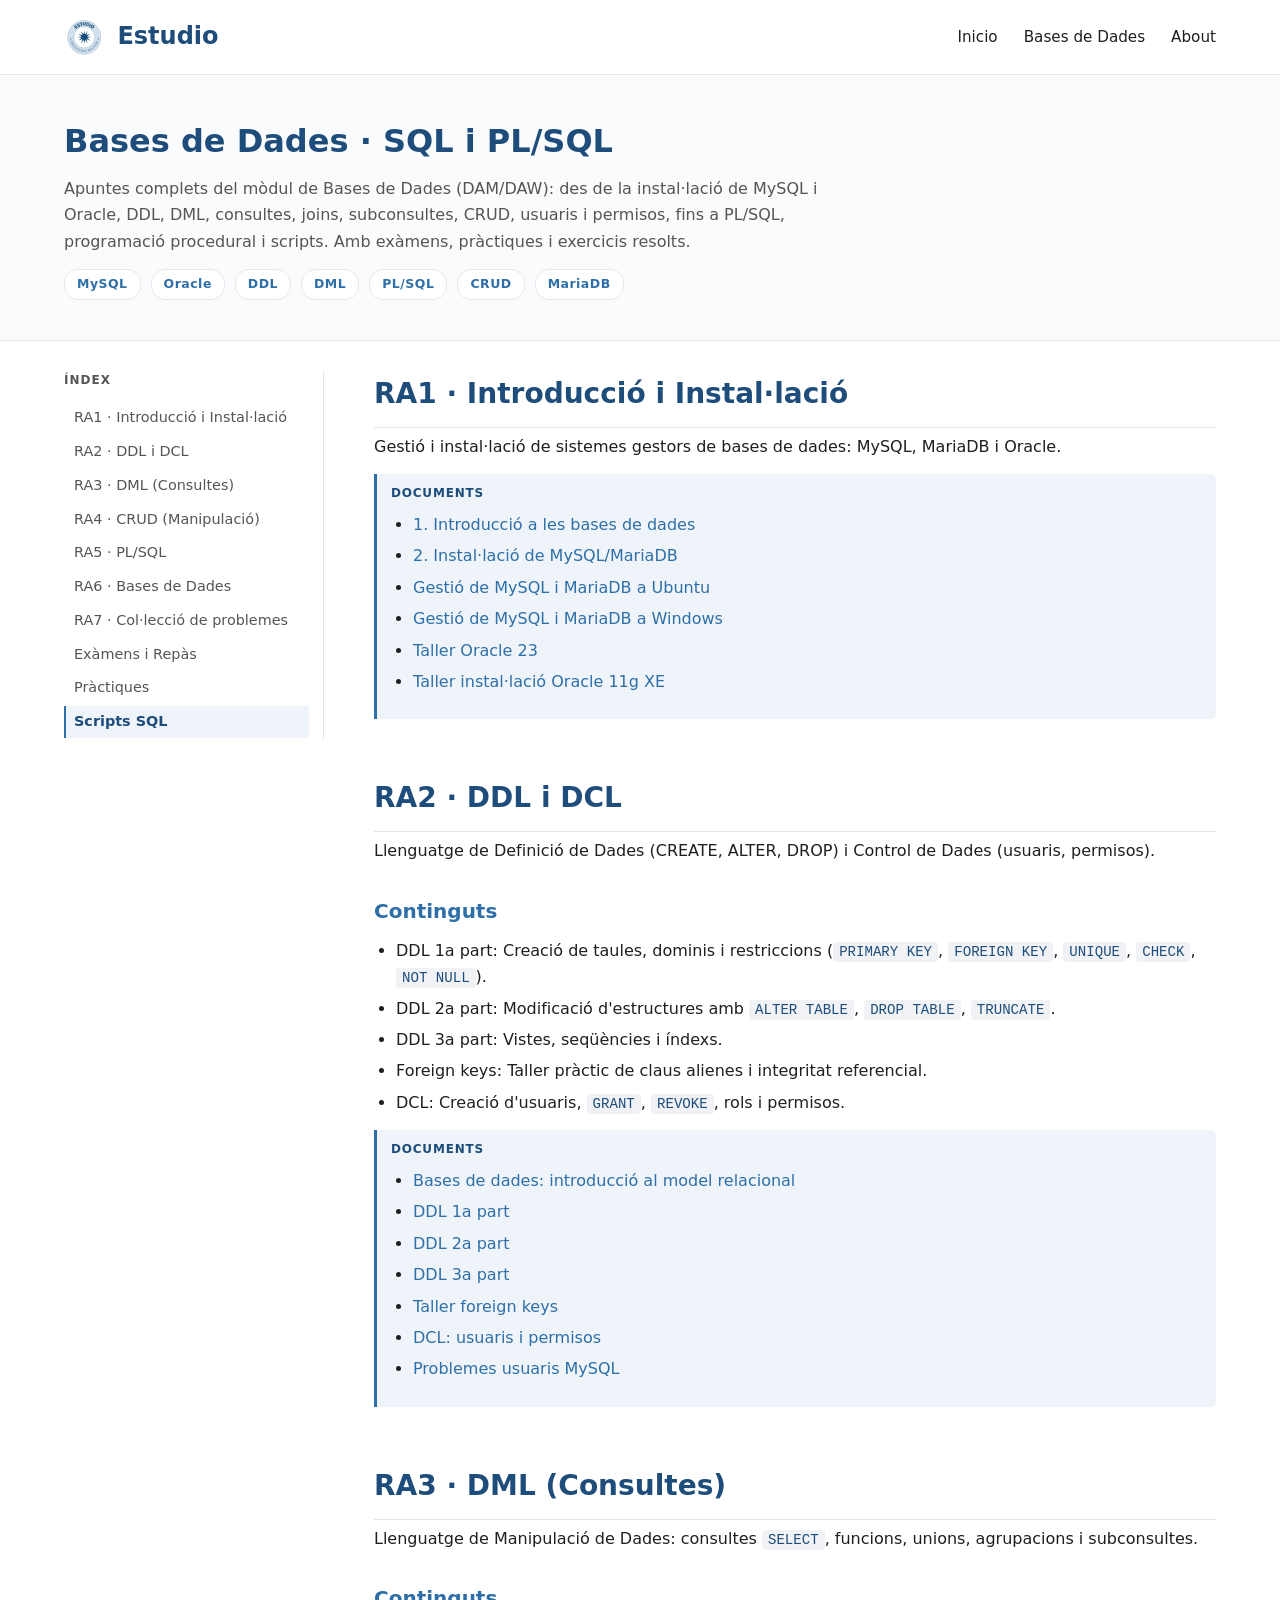
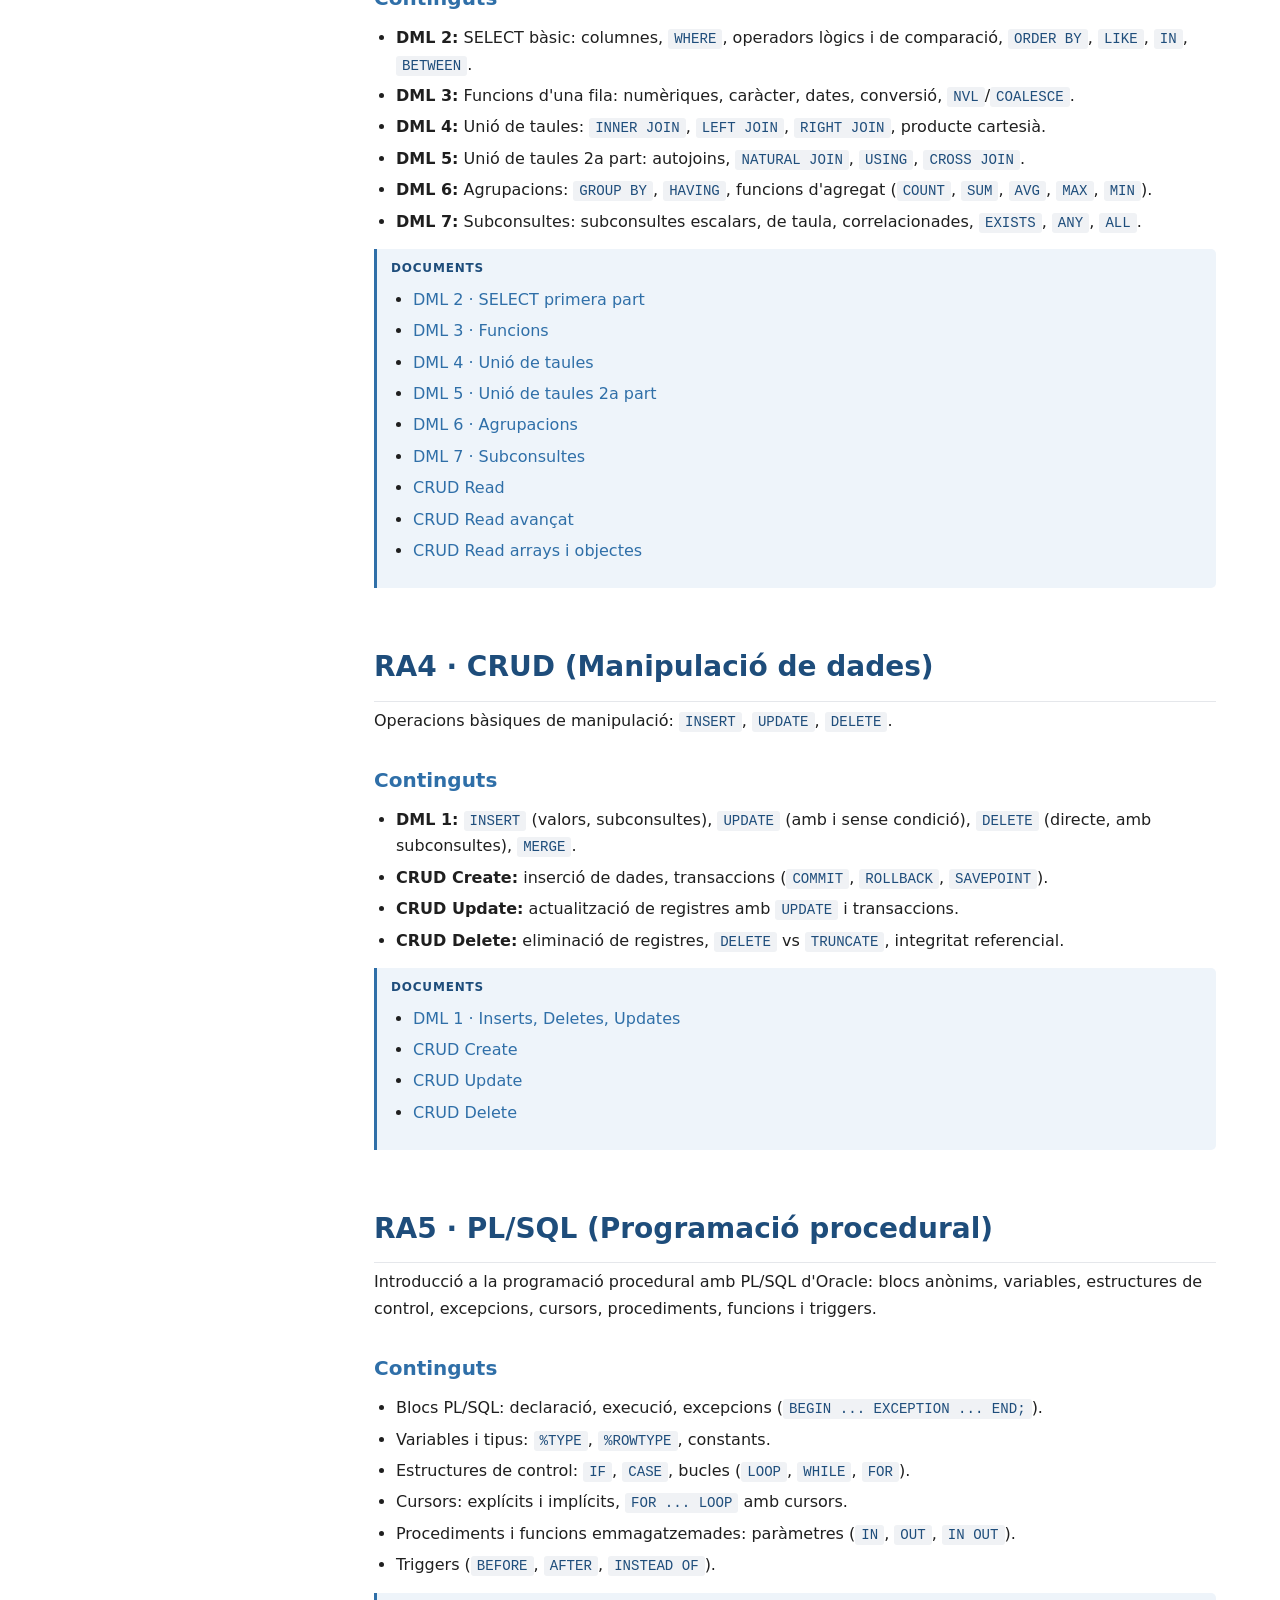
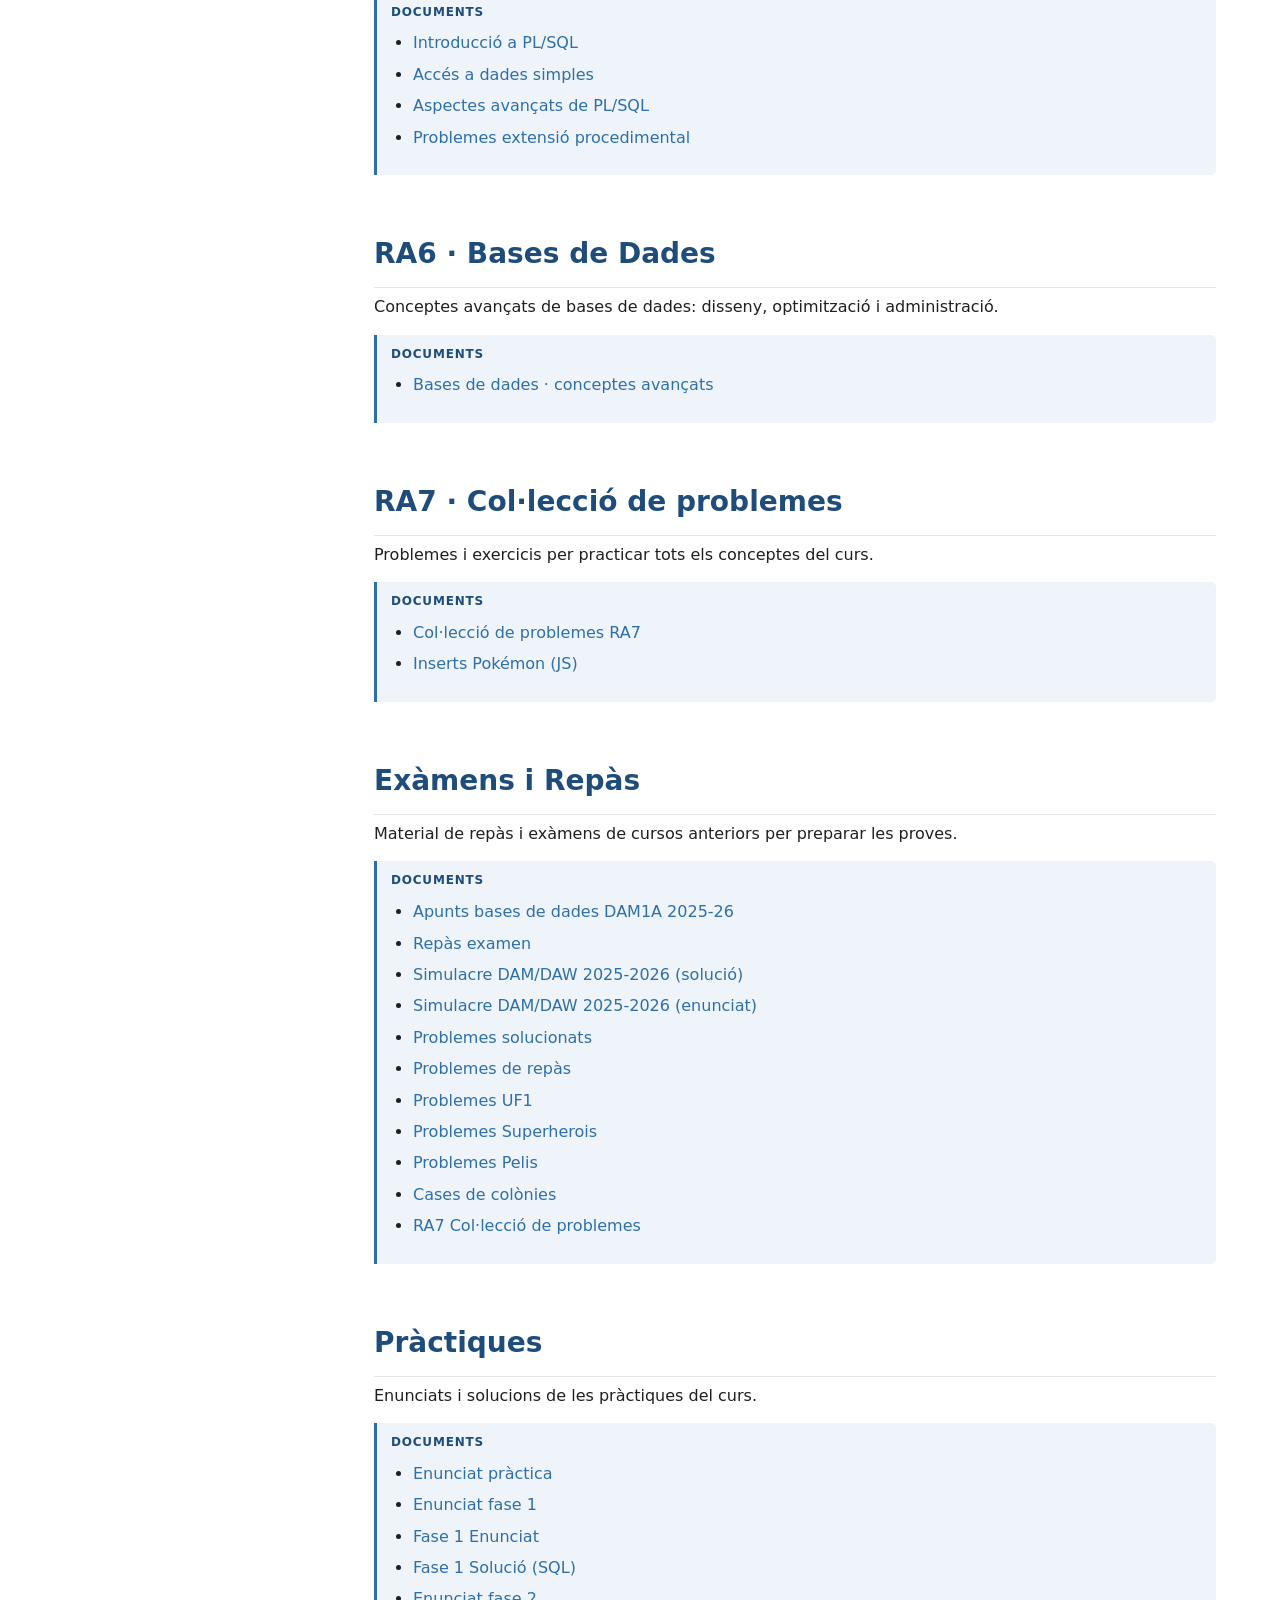
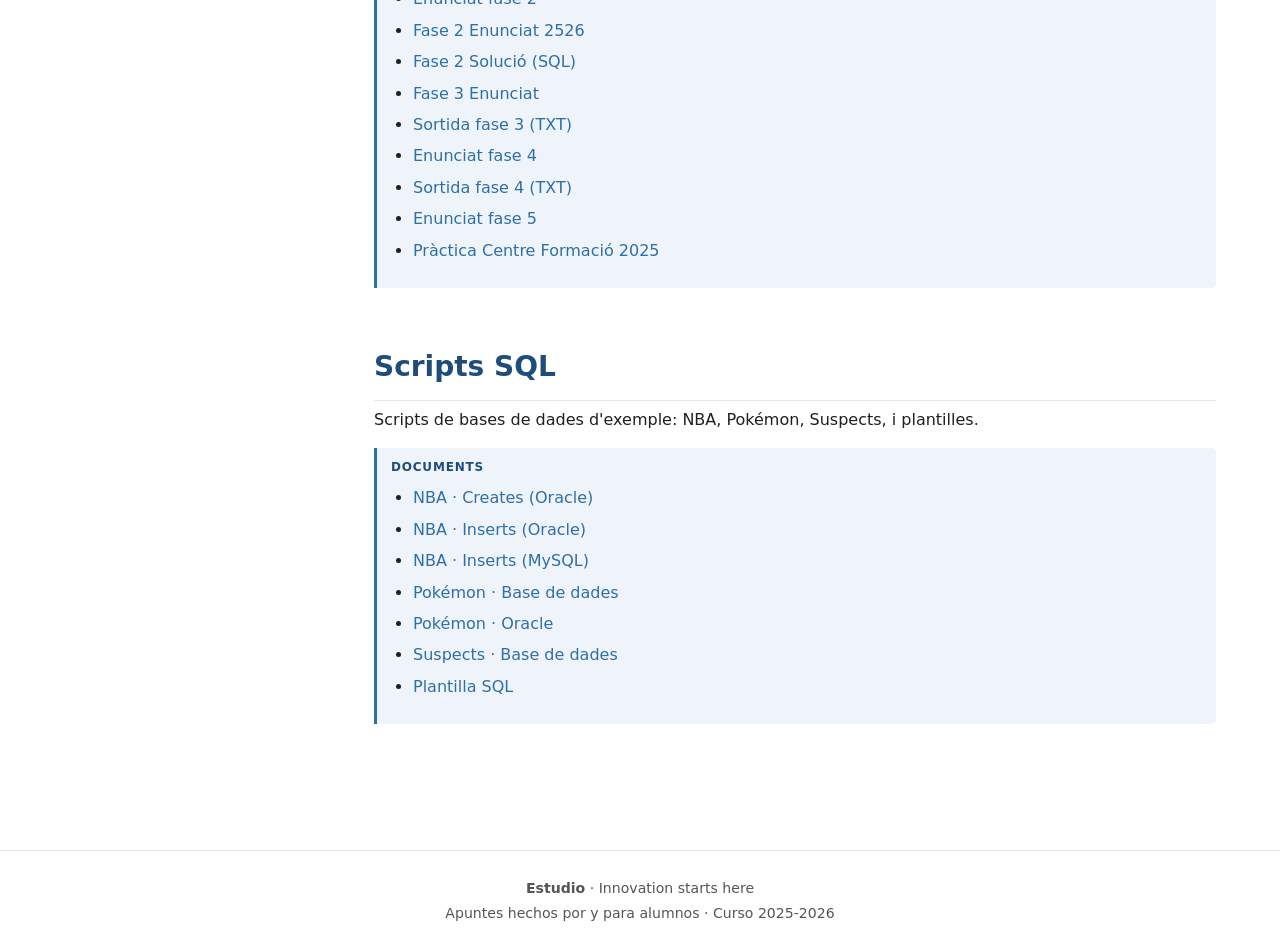
==== bd.html @ b40bba2b "Afegit: BD apunts (RA1-RA7, exàmens, pràctiques, scripts)" ====
<!DOCTYPE html>
<html lang="es">
<head>
  <meta charset="UTF-8">
  <meta name="viewport" content="width=device-width, initial-scale=1.0">
  <title>Bases de Dades · Apuntes · Estudio</title>
  <link rel="icon" href="assets/logo.png" type="image/png">
  <link rel="stylesheet" href="assets/styles.css">
</head>
<body>

  <!-- ================== HEADER ================== -->
  <header class="header">
    <a href="index.html" class="brand" style="text-decoration:none">
      <img src="assets/logo.png" alt="Logo Estudio">
      <h1>Estudio</h1>
    </a>
    <nav>
      <ul>
        <li><a href="index.html">Inicio</a></li>
        <li><a href="bd.html">Bases de Dades</a></li>
        <li><a href="index.html#about">About</a></li>
      </ul>
    </nav>
  </header>

  <!-- ================== Página título ================== -->
  <section class="page-title">
    <div class="page-title-inner">
      <h1>Bases de Dades · SQL i PL/SQL</h1>
      <p class="subtitle">Apuntes complets del mòdul de Bases de Dades (DAM/DAW): des de la
        instal·lació de MySQL i Oracle, DDL, DML, consultes, joins, subconsultes, CRUD,
        usuaris i permisos, fins a PL/SQL, programació procedural i scripts. Amb exàmens,
        pràctiques i exercicis resolts.</p>
      <div class="chips">
        <span class="chip">MySQL</span>
        <span class="chip">Oracle</span>
        <span class="chip">DDL</span>
        <span class="chip">DML</span>
        <span class="chip">PL/SQL</span>
        <span class="chip">CRUD</span>
        <span class="chip">MariaDB</span>
      </div>
    </div>
  </section>

  <!-- ================== Contenido ================== -->
  <div class="notes-layout">

    <!-- ============== Sidebar / TOC ============== -->
    <aside class="toc">
      <h4>Índex</h4>
      <ul>
        <li><a href="#ra1">RA1 · Introducció i Instal·lació</a></li>
        <li><a href="#ra2">RA2 · DDL i DCL</a></li>
        <li><a href="#ra3">RA3 · DML (Consultes)</a></li>
        <li><a href="#ra4">RA4 · CRUD (Manipulació)</a></li>
        <li><a href="#ra5">RA5 · PL/SQL</a></li>
        <li><a href="#ra6">RA6 · Bases de Dades</a></li>
        <li><a href="#ra7">RA7 · Col·lecció de problemes</a></li>
        <li><a href="#examens">Exàmens i Repàs</a></li>
        <li><a href="#practiques">Pràctiques</a></li>
        <li><a href="#scripts">Scripts SQL</a></li>
      </ul>
    </aside>

    <!-- ============== Contenido principal ============== -->
    <main class="content">

      <!-- ================================================== -->
      <!-- ============ RA1 ============ -->
      <!-- ================================================== -->
      <section id="ra1">
        <h2>RA1 · Introducció i Instal·lació</h2>
        <p>Gestió i instal·lació de sistemes gestors de bases de dades: MySQL, MariaDB i Oracle.</p>

        <div class="note">
          <div class="note-title">Documents</div>
          <ul>
            <li><a href="bd/RA1/1. Introducció.pdf">1. Introducció a les bases de dades</a></li>
            <li><a href="bd/RA1/2 Instal·lació.pdf">2. Instal·lació de MySQL/MariaDB</a></li>
            <li><a href="bd/RA1/0 Gestió de MySQL i MariaDB a Ubuntu.pdf">Gestió de MySQL i MariaDB a Ubuntu</a></li>
            <li><a href="bd/RA1/0 Gestió de MySQL i MariaDB a windows.pdf">Gestió de MySQL i MariaDB a Windows</a></li>
            <li><a href="bd/RA1/Taller_ Oracle 23.pdf">Taller Oracle 23</a></li>
            <li><a href="bd/RA1/Taller_ instal·lació Oracle 11g eXpress Edition.pdf">Taller instal·lació Oracle 11g XE</a></li>
          </ul>
        </div>
      </section>

      <!-- ================================================== -->
      <!-- ============ RA2 ============ -->
      <!-- ================================================== -->
      <section id="ra2">
        <h2>RA2 · DDL i DCL</h2>
        <p>Llenguatge de Definició de Dades (CREATE, ALTER, DROP) i Control de Dades (usuaris, permisos).</p>

        <h3>Continguts</h3>
        <ul>
          <li>DDL 1a part: Creació de taules, dominis i restriccions (<code>PRIMARY KEY</code>, <code>FOREIGN KEY</code>, <code>UNIQUE</code>, <code>CHECK</code>, <code>NOT NULL</code>).</li>
          <li>DDL 2a part: Modificació d'estructures amb <code>ALTER TABLE</code>, <code>DROP TABLE</code>, <code>TRUNCATE</code>.</li>
          <li>DDL 3a part: Vistes, seqüències i índexs.</li>
          <li>Foreign keys: Taller pràctic de claus alienes i integritat referencial.</li>
          <li>DCL: Creació d'usuaris, <code>GRANT</code>, <code>REVOKE</code>, rols i permisos.</li>
        </ul>

        <div class="note">
          <div class="note-title">Documents</div>
          <ul>
            <li><a href="bd/RA2/3 Bases de dades.pdf">Bases de dades: introducció al model relacional</a></li>
            <li><a href="bd/RA2/2. DDL (1a part).pdf">DDL 1a part</a></li>
            <li><a href="bd/RA2/3. DDL (2a part).pdf">DDL 2a part</a></li>
            <li><a href="bd/RA2/4. DDL (3a part).pdf">DDL 3a part</a></li>
            <li><a href="bd/RA2/4 Taller foreign keys.pdf">Taller foreign keys</a></li>
            <li><a href="bd/RA2/4. DCL (Usuaris).pdf">DCL: usuaris i permisos</a></li>
            <li><a href="bd/RA2/Problemes usuaris mysql.pdf">Problemes usuaris MySQL</a></li>
          </ul>
        </div>
      </section>

      <!-- ================================================== -->
      <!-- ============ RA3 ============ -->
      <!-- ================================================== -->
      <section id="ra3">
        <h2>RA3 · DML (Consultes)</h2>
        <p>Llenguatge de Manipulació de Dades: consultes <code>SELECT</code>, funcions, unions, agrupacions i subconsultes.</p>

        <h3>Continguts</h3>
        <ul>
          <li><strong>DML 2:</strong> SELECT bàsic: columnes, <code>WHERE</code>, operadors lògics i de comparació, <code>ORDER BY</code>, <code>LIKE</code>, <code>IN</code>, <code>BETWEEN</code>.</li>
          <li><strong>DML 3:</strong> Funcions d'una fila: numèriques, caràcter, dates, conversió, <code>NVL</code>/<code>COALESCE</code>.</li>
          <li><strong>DML 4:</strong> Unió de taules: <code>INNER JOIN</code>, <code>LEFT JOIN</code>, <code>RIGHT JOIN</code>, producte cartesià.</li>
          <li><strong>DML 5:</strong> Unió de taules 2a part: autojoins, <code>NATURAL JOIN</code>, <code>USING</code>, <code>CROSS JOIN</code>.</li>
          <li><strong>DML 6:</strong> Agrupacions: <code>GROUP BY</code>, <code>HAVING</code>, funcions d'agregat (<code>COUNT</code>, <code>SUM</code>, <code>AVG</code>, <code>MAX</code>, <code>MIN</code>).</li>
          <li><strong>DML 7:</strong> Subconsultes: subconsultes escalars, de taula, correlacionades, <code>EXISTS</code>, <code>ANY</code>, <code>ALL</code>.</li>
        </ul>

        <div class="note">
          <div class="note-title">Documents</div>
          <ul>
            <li><a href="bd/RA3/6. DML 2 (Selects primera part).pdf">DML 2 · SELECT primera part</a></li>
            <li><a href="bd/RA3/7. DML 3 (Funcions).pdf">DML 3 · Funcions</a></li>
            <li><a href="bd/RA3/8. DML 4 (Unió de taules).pdf">DML 4 · Unió de taules</a></li>
            <li><a href="bd/RA3/9. DML 5 (Unió de taules 2a part).pdf">DML 5 · Unió de taules 2a part</a></li>
            <li><a href="bd/RA3/10. DML 6 (Agrupacions).pdf">DML 6 · Agrupacions</a></li>
            <li><a href="bd/RA3/11. DML 7 (Subconsultes).pdf">DML 7 · Subconsultes</a></li>
            <li><a href="bd/RA3/8 CRUD (Read) (1).pdf">CRUD Read</a></li>
            <li><a href="bd/RA3/9 CRUD (Read avançat) (1).pdf">CRUD Read avançat</a></li>
            <li><a href="bd/RA3/10 CRUD (read arrays i objectes) (1).pdf">CRUD Read arrays i objectes</a></li>
          </ul>
        </div>
      </section>

      <!-- ================================================== -->
      <!-- ============ RA4 ============ -->
      <!-- ================================================== -->
      <section id="ra4">
        <h2>RA4 · CRUD (Manipulació de dades)</h2>
        <p>Operacions bàsiques de manipulació: <code>INSERT</code>, <code>UPDATE</code>, <code>DELETE</code>.</p>

        <h3>Continguts</h3>
        <ul>
          <li><strong>DML 1:</strong> <code>INSERT</code> (valors, subconsultes), <code>UPDATE</code> (amb i sense condició), <code>DELETE</code> (directe, amb subconsultes), <code>MERGE</code>.</li>
          <li><strong>CRUD Create:</strong> inserció de dades, transaccions (<code>COMMIT</code>, <code>ROLLBACK</code>, <code>SAVEPOINT</code>).</li>
          <li><strong>CRUD Update:</strong> actualització de registres amb <code>UPDATE</code> i transaccions.</li>
          <li><strong>CRUD Delete:</strong> eliminació de registres, <code>DELETE</code> vs <code>TRUNCATE</code>, integritat referencial.</li>
        </ul>

        <div class="note">
          <div class="note-title">Documents</div>
          <ul>
            <li><a href="bd/RA4/5. DML 1 (inserts, deletes, updates).pdf">DML 1 · Inserts, Deletes, Updates</a></li>
            <li><a href="bd/RA4/4 CRUD (Create) (1).pdf">CRUD Create</a></li>
            <li><a href="bd/RA4/6 CRUD (Update) (1).pdf">CRUD Update</a></li>
            <li><a href="bd/RA4/5 CRUD (Delete) (1).pdf">CRUD Delete</a></li>
          </ul>
        </div>
      </section>

      <!-- ================================================== -->
      <!-- ============ RA5 ============ -->
      <!-- ================================================== -->
      <section id="ra5">
        <h2>RA5 · PL/SQL (Programació procedural)</h2>
        <p>Introducció a la programació procedural amb PL/SQL d'Oracle: blocs anònims, variables, estructures de control, excepcions, cursors, procediments, funcions i triggers.</p>

        <h3>Continguts</h3>
        <ul>
          <li>Blocs PL/SQL: declaració, execució, excepcions (<code>BEGIN ... EXCEPTION ... END;</code>).</li>
          <li>Variables i tipus: <code>%TYPE</code>, <code>%ROWTYPE</code>, constants.</li>
          <li>Estructures de control: <code>IF</code>, <code>CASE</code>, bucles (<code>LOOP</code>, <code>WHILE</code>, <code>FOR</code>).</li>
          <li>Cursors: explícits i implícits, <code>FOR ... LOOP</code> amb cursors.</li>
          <li>Procediments i funcions emmagatzemades: paràmetres (<code>IN</code>, <code>OUT</code>, <code>IN OUT</code>).</li>
          <li>Triggers (<code>BEFORE</code>, <code>AFTER</code>, <code>INSTEAD OF</code>).</li>
        </ul>

        <div class="note">
          <div class="note-title">Documents</div>
          <ul>
            <li><a href="bd/RA5/RA5 Introducció a PLSQL (1).pdf">Introducció a PL/SQL</a></li>
            <li><a href="bd/RA5/RA5 Accés a dades simples (1).pdf">Accés a dades simples</a></li>
            <li><a href="bd/RA5/RA5 Aspectes avançats (1).pdf">Aspectes avançats de PL/SQL</a></li>
            <li><a href="bd/RA5/Problemes extensió procedimental (1).pdf">Problemes extensió procedimental</a></li>
          </ul>
        </div>
      </section>

      <!-- ================================================== -->
      <!-- ============ RA6 ============ -->
      <!-- ================================================== -->
      <section id="ra6">
        <h2>RA6 · Bases de Dades</h2>
        <p>Conceptes avançats de bases de dades: disseny, optimització i administració.</p>

        <div class="note">
          <div class="note-title">Documents</div>
          <ul>
            <li><a href="bd/RA6/Bases de dades.pdf">Bases de dades · conceptes avançats</a></li>
          </ul>
        </div>
      </section>

      <!-- ================================================== -->
      <!-- ============ RA7 ============ -->
      <!-- ================================================== -->
      <section id="ra7">
        <h2>RA7 · Col·lecció de problemes</h2>
        <p>Problemes i exercicis per practicar tots els conceptes del curs.</p>

        <div class="note">
          <div class="note-title">Documents</div>
          <ul>
            <li><a href="bd/RA7/RA7 Col·lecció de problemes.pdf">Col·lecció de problemes RA7</a></li>
            <li><a href="bd/RA7/inserts_pokemon_ejer.js">Inserts Pokémon (JS)</a></li>
          </ul>
        </div>
      </section>

      <!-- ================================================== -->
      <!-- ============ EXÀMENS ============ -->
      <!-- ================================================== -->
      <section id="examens">
        <h2>Exàmens i Repàs</h2>
        <p>Material de repàs i exàmens de cursos anteriors per preparar les proves.</p>

        <div class="note">
          <div class="note-title">Documents</div>
          <ul>
            <li><a href="bd/Exàmens i Repàs/Apunts bases de dades DAM1A 2025-26.pdf">Apunts bases de dades DAM1A 2025-26</a></li>
            <li><a href="bd/Exàmens i Repàs/13. Repas examen.pdf">Repàs examen</a></li>
            <li><a href="bd/Exàmens i Repàs/BBDD DAM DAW Simulacre 2025-2026 (solució).pdf">Simulacre DAM/DAW 2025-2026 (solució)</a></li>
            <li><a href="bd/Exàmens i Repàs/BBDD DAW-DAM simulacre 2025-2026.pdf">Simulacre DAM/DAW 2025-2026 (enunciat)</a></li>
            <li><a href="bd/Exàmens i Repàs/Problemes solucionats.pdf">Problemes solucionats</a></li>
            <li><a href="bd/Exàmens i Repàs/Problemes repas.pdf">Problemes de repàs</a></li>
            <li><a href="bd/Exàmens i Repàs/Problemes UF1.pdf">Problemes UF1</a></li>
            <li><a href="bd/Exàmens i Repàs/Problemes Superherois.pdf">Problemes Superherois</a></li>
            <li><a href="bd/Exàmens i Repàs/Problemes Pelis.pdf">Problemes Pelis</a></li>
            <li><a href="bd/Exàmens i Repàs/Cases de colònies.pdf">Cases de colònies</a></li>
            <li><a href="bd/Exàmens i Repàs/RA7 Col·lecció de problemes.pdf">RA7 Col·lecció de problemes</a></li>
          </ul>
        </div>
      </section>

      <!-- ================================================== -->
      <!-- ============ PRÀCTIQUES ============ -->
      <!-- ================================================== -->
      <section id="practiques">
        <h2>Pràctiques</h2>
        <p>Enunciats i solucions de les pràctiques del curs.</p>

        <div class="note">
          <div class="note-title">Documents</div>
          <ul>
            <li><a href="bd/Pràctiques/Enunciat pràctica.pdf">Enunciat pràctica</a></li>
            <li><a href="bd/Pràctiques/Enunciat fase 1.pdf">Enunciat fase 1</a></li>
            <li><a href="bd/Pràctiques/Fase 1 Enunciat (2).pdf">Fase 1 Enunciat</a></li>
            <li><a href="bd/Pràctiques/fase1_solucio_mysql.sql">Fase 1 Solució (SQL)</a></li>
            <li><a href="bd/Pràctiques/Enunciat fase 2.pdf">Enunciat fase 2</a></li>
            <li><a href="bd/Pràctiques/Fase 2 Enunciat_2526 (2).pdf">Fase 2 Enunciat 2526</a></li>
            <li><a href="bd/Pràctiques/fase2_solucio_mysql.sql">Fase 2 Solució (SQL)</a></li>
            <li><a href="bd/Pràctiques/Fase 3 Enunciat curs 25_26.pdf">Fase 3 Enunciat</a></li>
            <li><a href="bd/Pràctiques/sortida fase 3.txt">Sortida fase 3 (TXT)</a></li>
            <li><a href="bd/Pràctiques/Enunciat fase 4.pdf">Enunciat fase 4</a></li>
            <li><a href="bd/Pràctiques/sortida_fase4.txt">Sortida fase 4 (TXT)</a></li>
            <li><a href="bd/Pràctiques/Enunciat fase 5.pdf">Enunciat fase 5</a></li>
            <li><a href="bd/Pràctiques/Pràctica Centre Formació 2025.pdf">Pràctica Centre Formació 2025</a></li>
          </ul>
        </div>
      </section>

      <!-- ================================================== -->
      <!-- ============ SCRIPTS SQL ============ -->
      <!-- ================================================== -->
      <section id="scripts">
        <h2>Scripts SQL</h2>
        <p>Scripts de bases de dades d'exemple: NBA, Pokémon, Suspects, i plantilles.</p>

        <div class="note">
          <div class="note-title">Documents</div>
          <ul>
            <li><a href="bd/Scripts SQL/nba_oracle_creates (3).sql">NBA · Creates (Oracle)</a></li>
            <li><a href="bd/Scripts SQL/nba_oracle_inserts (1).sql">NBA · Inserts (Oracle)</a></li>
            <li><a href="bd/Scripts SQL/nba_inserts.sql">NBA · Inserts (MySQL)</a></li>
            <li><a href="bd/Scripts SQL/pokemon_base.sql">Pokémon · Base de dades</a></li>
            <li><a href="bd/Scripts SQL/pokemon_oracle (1).sql">Pokémon · Oracle</a></li>
            <li><a href="bd/Scripts SQL/Suspects.sql">Suspects · Base de dades</a></li>
            <li><a href="bd/Scripts SQL/plantilla.sql">Plantilla SQL</a></li>
          </ul>
        </div>
      </section>

    </main>
  </div>

  <!-- ================== Footer ================== -->
  <footer class="footer">
    <p><strong>Estudio</strong> · Innovation starts here</p>
    <p>Apuntes hechos por y para alumnos · Curso 2025-2026</p>
  </footer>

  <script src="assets/main.js"></script>
</body>
</html>
---- assets/styles.css ----
/* ================================================================
   Estudio - estilos (estilo documentación)
   ================================================================ */

:root {
  --azul-oscuro: #1e4d7b;
  --azul-medio: #2f6fa8;
  --azul-claro: #cfe1f0;
  --azul-suave: #eef4fa;
  --texto: #1f1f1f;
  --texto-suave: #555;
  --linea: #e5e7eb;
  --linea-suave: #f0f2f5;
  --gris-fondo: #fafbfc;
  --code-bg: #1e2a38;
  --code-fg: #e6e6e6;
  --radio: 5px;
}

* {
  box-sizing: border-box;
  margin: 0;
  padding: 0;
}

html {
  scroll-behavior: smooth;
}

body {
  font-family: 'Segoe UI', system-ui, -apple-system, Roboto, Arial, sans-serif;
  background: #ffffff;
  color: var(--texto);
  line-height: 1.65;
  font-size: 16px;
}

a {
  color: var(--azul-medio);
  text-decoration: none;
}

a:hover {
  color: var(--azul-oscuro);
  text-decoration: underline;
}

img {
  max-width: 100%;
  display: block;
}

/* ============== Header ============== */
.header {
  background: #ffffff;
  border-bottom: 1px solid var(--linea);
  padding: 16px 5%;
  display: flex;
  align-items: center;
  justify-content: space-between;
  position: sticky;
  top: 0;
  z-index: 100;
}

.header .brand {
  display: flex;
  align-items: center;
  gap: 12px;
  color: var(--azul-oscuro);
}

.header .brand img {
  height: 42px;
  width: auto;
}

.header .brand h1 {
  font-size: 1.5rem;
  font-weight: 600;
  color: var(--azul-oscuro);
}

.header nav ul {
  list-style: none;
  display: flex;
  gap: 26px;
  align-items: center;
}

.header nav a {
  color: var(--texto);
  font-weight: 500;
  font-size: 0.95rem;
}

.header nav a:hover {
  color: var(--azul-medio);
  text-decoration: none;
}

/* ============== Search bar ============== */
.search-bar {
  border-bottom: 1px solid var(--linea);
  padding: 12px 5%;
  display: flex;
  justify-content: flex-end;
}

.search-bar input {
  border: 1px solid var(--linea);
  border-radius: var(--radio);
  padding: 8px 14px 8px 36px;
  font-size: 0.93rem;
  width: 260px;
  background: url('data:image/svg+xml;utf8,<svg xmlns="http://www.w3.org/2000/svg" width="16" height="16" fill="%232f6fa8" viewBox="0 0 16 16"><path d="M11.742 10.344a6.5 6.5 0 1 0-1.397 1.398h-.001q.044.06.098.115l3.85 3.85a1 1 0 0 0 1.415-1.414l-3.85-3.85a1 1 0 0 0-.115-.1zM12 6.5a5.5 5.5 0 1 1-11 0 5.5 5.5 0 0 1 11 0"/></svg>') no-repeat 10px center;
  background-size: 16px;
  outline: none;
}

.search-bar input:focus {
  border-color: var(--azul-medio);
}

/* ============== Card grid (home) ============== */
.cards-container {
  padding: 30px 5%;
  max-width: 1400px;
  margin: 0 auto;
}

.cards-grid {
  display: grid;
  grid-template-columns: repeat(auto-fill, minmax(280px, 1fr));
  gap: 28px;
}

.card {
  background: #fff;
  border-radius: var(--radio);
  overflow: hidden;
  display: flex;
  flex-direction: column;
  transition: transform 0.2s, box-shadow 0.2s;
  color: inherit;
}

.card:hover {
  transform: translateY(-3px);
  box-shadow: 0 6px 18px rgba(30, 77, 123, 0.15);
}

.card .card-img {
  height: 180px;
  display: flex;
  align-items: center;
  justify-content: center;
  color: #fff;
  font-weight: 700;
  font-size: 2.4rem;
  letter-spacing: 1px;
}

.card.card-springboot .card-img { background: linear-gradient(135deg, #6db33f, #4a8226); }
.card.card-ml .card-img         { background: linear-gradient(135deg, #8e44ad, #4a2363); }
.card.card-java .card-img       { background: linear-gradient(135deg, #f89820, #d35400); }
.card.card-html .card-img       { background: linear-gradient(135deg, #e34c26, #b73e1f); }
.card.card-css .card-img        { background: linear-gradient(135deg, #2965f1, #1d4ec2); }
.card.card-js .card-img         { background: linear-gradient(135deg, #f7df1e, #d4bf0a); color: #222; }
.card.card-sql .card-img        { background: linear-gradient(135deg, #00758f, #004b5c); }
.card.card-react .card-img      { background: linear-gradient(135deg, #61dafb, #2db5e0); color: #222; }
.card.card-android .card-img    { background: linear-gradient(135deg, #3ddc84, #1ca764); }
.card.card-unity .card-img      { background: linear-gradient(135deg, #4a4a4a, #1a1a1a); }
.card.card-sistemaoperatiu .card-img { background: linear-gradient(135deg, #0d7377, #0a4d50); }

.card .card-body {
  padding: 14px 4px;
}

.card .tags {
  display: flex;
  gap: 8px;
  flex-wrap: wrap;
  margin-bottom: 6px;
}

.card .tag {
  font-size: 0.78rem;
  color: var(--azul-medio);
  font-weight: 500;
}

.card h3 {
  font-size: 1.1rem;
  margin-bottom: 6px;
  color: var(--texto);
}

.card p {
  font-size: 0.9rem;
  color: var(--texto-suave);
}

.card.coming-soon {
  opacity: 0.55;
  pointer-events: none;
}

.card.coming-soon::after {
  content: 'Pròximament';
  display: inline-block;
  margin-top: 8px;
  background: var(--linea);
  color: var(--texto-suave);
  font-size: 0.75rem;
  padding: 3px 10px;
  border-radius: 12px;
}

/* ============== Página interna (apuntes) ============== */
.page-title {
  background: var(--gris-fondo);
  padding: 40px 5%;
  border-bottom: 1px solid var(--linea);
}

.page-title-inner {
  max-width: 1300px;
  margin: 0 auto;
}

.page-title h1 {
  font-size: 2rem;
  color: var(--azul-oscuro);
  margin-bottom: 8px;
  font-weight: 700;
}

.page-title .subtitle {
  color: var(--texto-suave);
  font-size: 1rem;
  max-width: 800px;
}

.page-title .chips {
  margin-top: 14px;
  display: flex;
  gap: 10px;
  flex-wrap: wrap;
}

.page-title .chip {
  background: #fff;
  border: 1px solid var(--linea);
  color: var(--azul-medio);
  padding: 4px 12px;
  border-radius: 14px;
  font-size: 0.78rem;
  font-weight: 600;
  letter-spacing: 0.5px;
}

/* layout sidebar + contenido */
.notes-layout {
  display: grid;
  grid-template-columns: 260px 1fr;
  gap: 50px;
  max-width: 1300px;
  margin: 0 auto;
  padding: 30px 5%;
}

@media (max-width: 900px) {
  .notes-layout { grid-template-columns: 1fr; gap: 24px; }
}

.toc {
  position: sticky;
  top: 85px;
  align-self: start;
  border-right: 1px solid var(--linea);
  padding-right: 14px;
  font-size: 0.9rem;
  max-height: calc(100vh - 100px);
  overflow-y: auto;
}

.toc h4 {
  color: var(--texto-suave);
  margin-bottom: 12px;
  font-size: 0.75rem;
  text-transform: uppercase;
  letter-spacing: 1px;
  font-weight: 600;
}

.toc ul {
  list-style: none;
}

.toc li {
  margin-bottom: 2px;
}

.toc li.sub {
  padding-left: 14px;
  font-size: 0.85rem;
}

.toc a {
  color: var(--texto-suave);
  display: block;
  padding: 4px 8px;
  border-left: 2px solid transparent;
  border-radius: 0;
}

.toc a:hover {
  color: var(--azul-oscuro);
  background: var(--azul-suave);
  text-decoration: none;
}

.toc a.active {
  color: var(--azul-oscuro);
  border-left-color: var(--azul-medio);
  font-weight: 600;
  background: var(--azul-suave);
}

/* contenido */
.content section {
  margin-bottom: 56px;
  scroll-margin-top: 80px;
}

.content h2 {
  color: var(--azul-oscuro);
  font-size: 1.75rem;
  margin-bottom: 6px;
  font-weight: 700;
  padding-bottom: 10px;
  border-bottom: 1px solid var(--linea);
}

.content h3 {
  color: var(--azul-medio);
  font-size: 1.25rem;
  margin: 30px 0 10px;
  font-weight: 600;
}

.content h4 {
  color: var(--azul-oscuro);
  font-size: 1rem;
  margin: 22px 0 8px;
  font-weight: 600;
}

.content p {
  margin-bottom: 12px;
}

.content ul, .content ol {
  margin: 8px 0 14px 22px;
}

.content li {
  margin-bottom: 5px;
}

.content code:not(pre code) {
  background: var(--linea-suave);
  color: var(--azul-oscuro);
  padding: 2px 6px;
  border-radius: 3px;
  font-family: 'Consolas', 'Monaco', monospace;
  font-size: 0.88em;
}

pre {
  background: var(--code-bg);
  color: var(--code-fg);
  border-radius: var(--radio);
  padding: 16px 18px;
  overflow-x: auto;
  margin: 14px 0;
  font-size: 0.85rem;
  line-height: 1.55;
}

pre code {
  font-family: 'Consolas', 'Monaco', monospace;
  background: transparent;
  color: inherit;
  padding: 0;
}

.code-header {
  background: #2a3848;
  color: #9ab;
  padding: 6px 14px;
  font-family: 'Consolas', monospace;
  font-size: 0.78rem;
  border-radius: var(--radio) var(--radio) 0 0;
  margin: 14px 0 -14px 0;
  border-bottom: 1px solid #1a2330;
}

.code-header + pre {
  border-top-left-radius: 0;
  border-top-right-radius: 0;
  margin-top: 0;
}

/* notas/callouts: ligeros, solo borde a la izquierda */
.note {
  border-left: 3px solid var(--azul-medio);
  background: var(--azul-suave);
  padding: 10px 14px;
  margin: 14px 0;
  border-radius: 0 var(--radio) var(--radio) 0;
}

.note .note-title {
  font-size: 0.75rem;
  font-weight: 700;
  letter-spacing: 0.8px;
  text-transform: uppercase;
  color: var(--azul-oscuro);
  margin-bottom: 4px;
}

.note.warning   { border-color: #d28a2a; background: #fdf6e9; }
.note.warning .note-title { color: #8a5a18; }
.note.success   { border-color: #2c8a5d; background: #eaf6ee; }
.note.success .note-title { color: #1c6743; }
.note.danger    { border-color: #c1392b; background: #f9ebe9; }
.note.danger .note-title { color: #8c2a1f; }

/* tablas */
.content table {
  width: 100%;
  border-collapse: collapse;
  margin: 14px 0;
  font-size: 0.93rem;
}

.content th, .content td {
  border-bottom: 1px solid var(--linea);
  padding: 10px 12px;
  text-align: left;
  vertical-align: top;
}

.content th {
  background: var(--gris-fondo);
  color: var(--azul-oscuro);
  font-weight: 600;
  border-bottom: 2px solid var(--linea);
}

/* ejercicios y ejemplos: marcadores discretos */
.exercise, .example {
  border: 1px solid var(--linea);
  border-left: 4px solid var(--azul-medio);
  border-radius: 0 var(--radio) var(--radio) 0;
  padding: 14px 18px;
  margin: 18px 0;
  background: #fff;
}

.exercise { border-left-color: #d28a2a; }
.example  { border-left-color: var(--azul-medio); }

.exercise > h4:first-child,
.example  > h4:first-child {
  margin-top: 0;
  font-size: 0.78rem;
  text-transform: uppercase;
  letter-spacing: 1px;
  color: var(--texto-suave);
}

.exercise > h4:first-child { color: #8a5a18; }
.example  > h4:first-child { color: var(--azul-oscuro); }

/* resultado de un ejemplo */
.result {
  background: #f0f5f0;
  border-left: 3px solid #2c8a5d;
  font-family: 'Consolas', monospace;
  padding: 10px 14px;
  border-radius: 0 var(--radio) var(--radio) 0;
  font-size: 0.85rem;
  margin: 10px 0;
  white-space: pre-wrap;
  color: #1c6743;
}

.result::before {
  content: 'Resultat:';
  display: block;
  color: #2c8a5d;
  font-weight: 700;
  font-size: 0.72rem;
  letter-spacing: 1px;
  margin-bottom: 6px;
  text-transform: uppercase;
}

/* solución desplegable */
details.solution {
  margin: 10px 0 0;
  border-top: 1px dashed var(--linea);
  padding-top: 10px;
}

details.solution summary {
  cursor: pointer;
  font-weight: 600;
  color: var(--azul-medio);
  padding: 4px 0;
  font-size: 0.9rem;
}

details.solution summary:hover {
  color: var(--azul-oscuro);
}

/* navegación prev/next al final */
.page-nav {
  display: flex;
  justify-content: space-between;
  margin-top: 40px;
  padding-top: 24px;
  border-top: 1px solid var(--linea);
  font-size: 0.93rem;
}

.page-nav a {
  color: var(--azul-medio);
  font-weight: 500;
}

/* footer */
.footer {
  text-align: center;
  padding: 24px 5%;
  border-top: 1px solid var(--linea);
  color: var(--texto-suave);
  font-size: 0.88rem;
  margin-top: 40px;
}

.footer p { margin: 2px 0; }

/* responsive */
@media (max-width: 600px) {
  .header { flex-direction: column; gap: 10px; padding: 12px 5%; }
  .header nav ul { gap: 14px; flex-wrap: wrap; justify-content: center; }
  .search-bar { justify-content: center; }
  .search-bar input { width: 100%; }
  .page-title h1 { font-size: 1.6rem; }
}
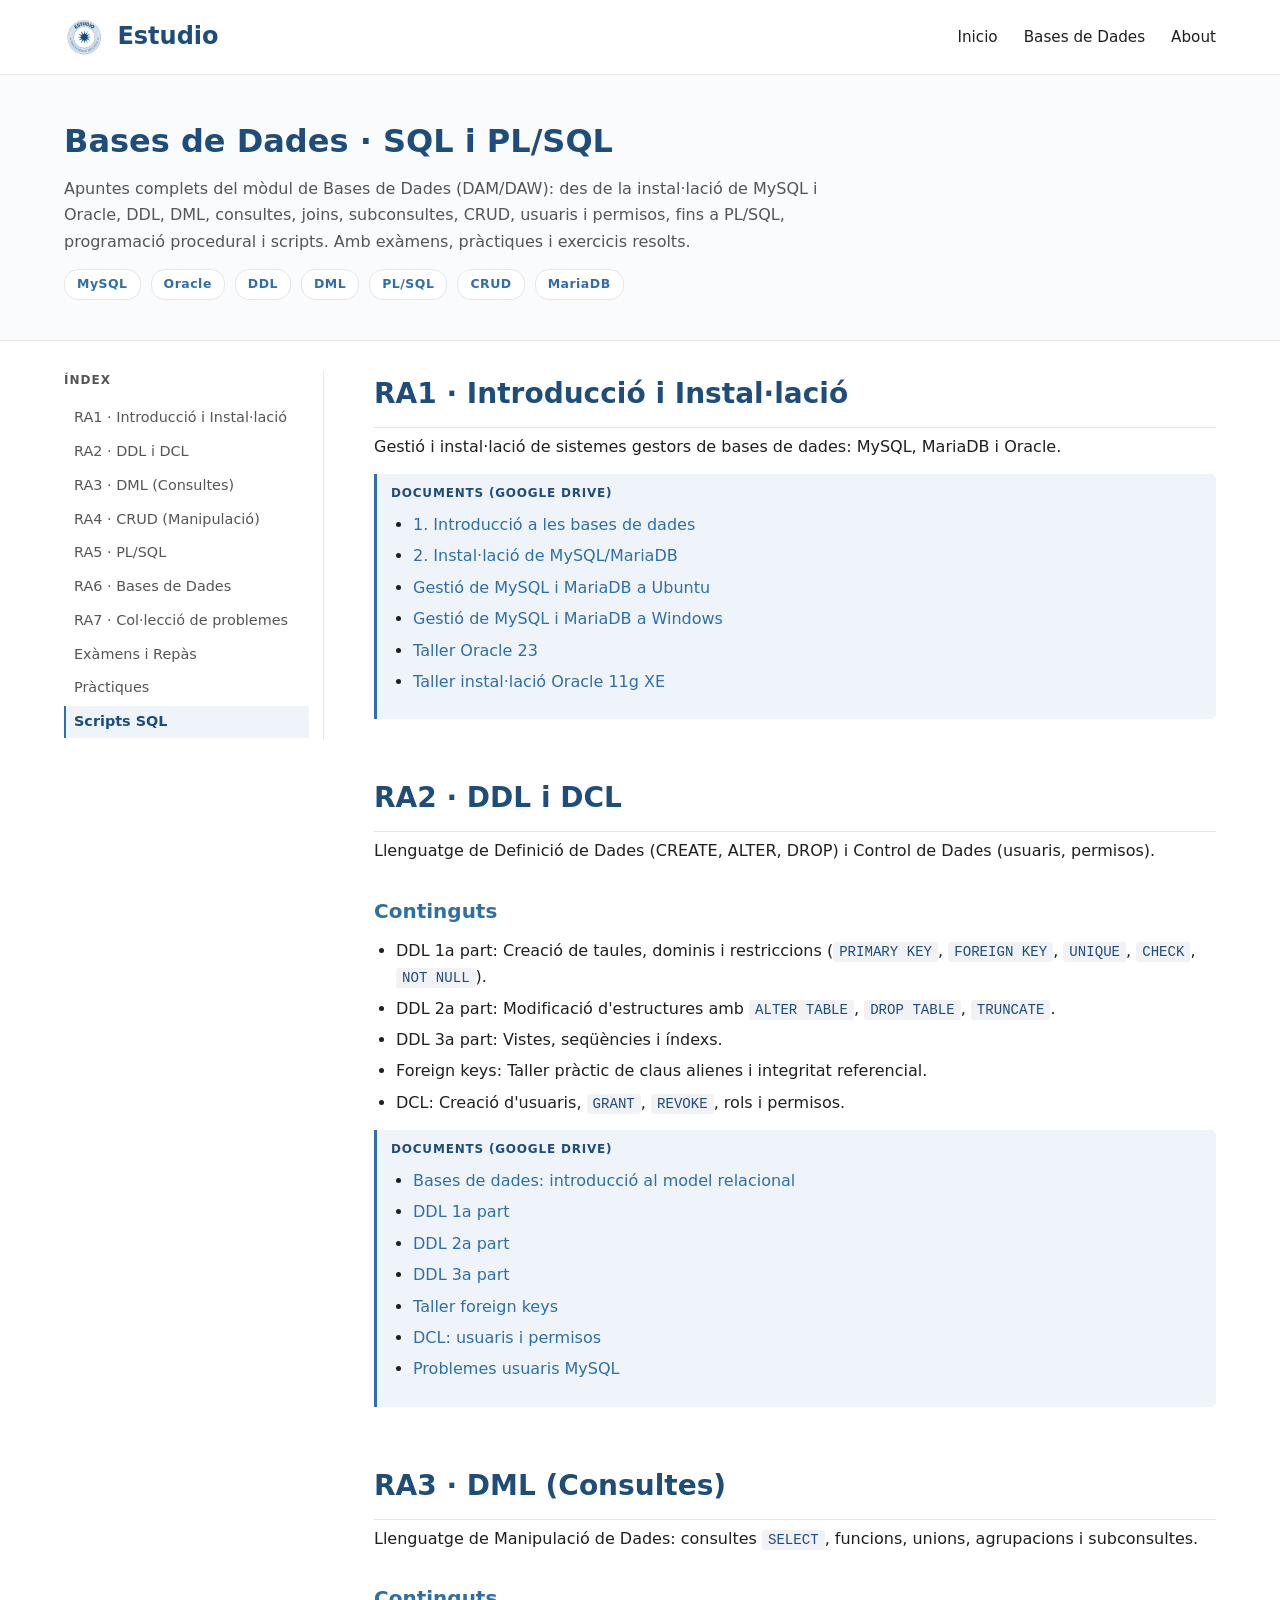
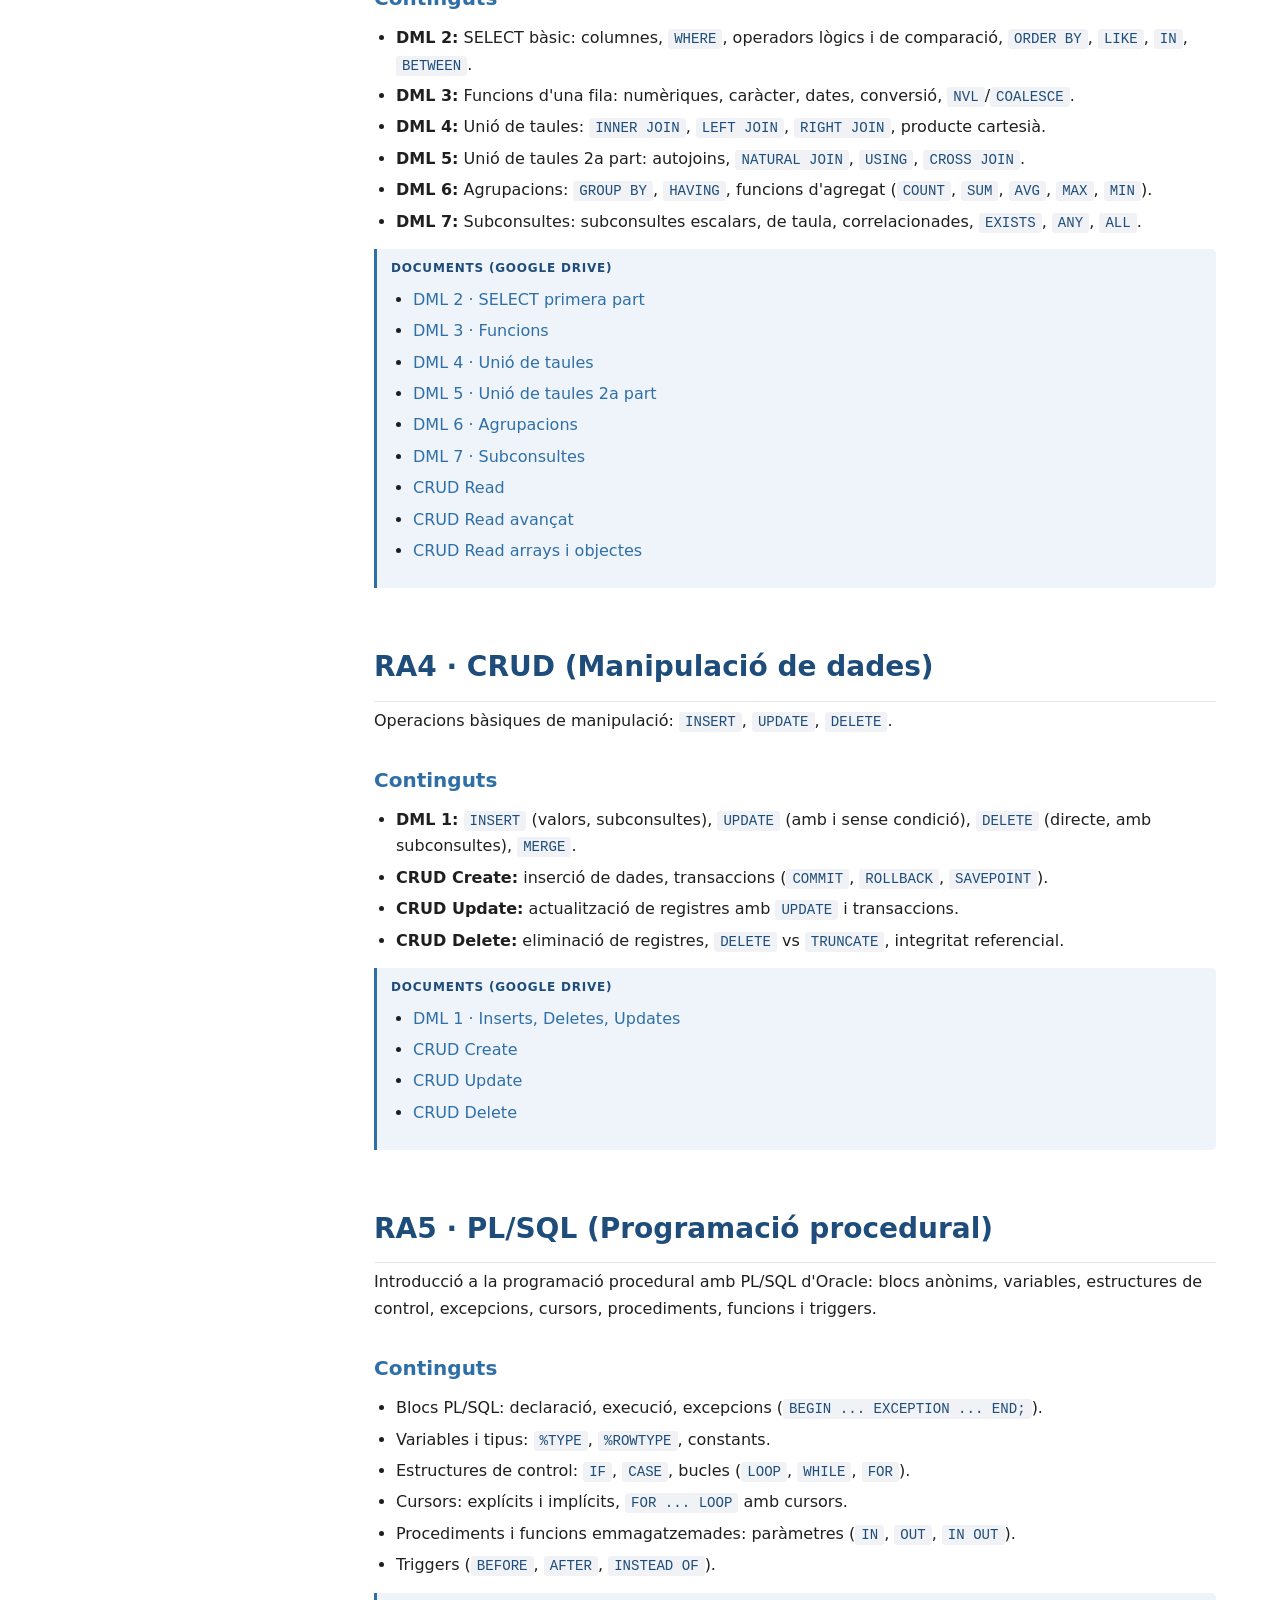
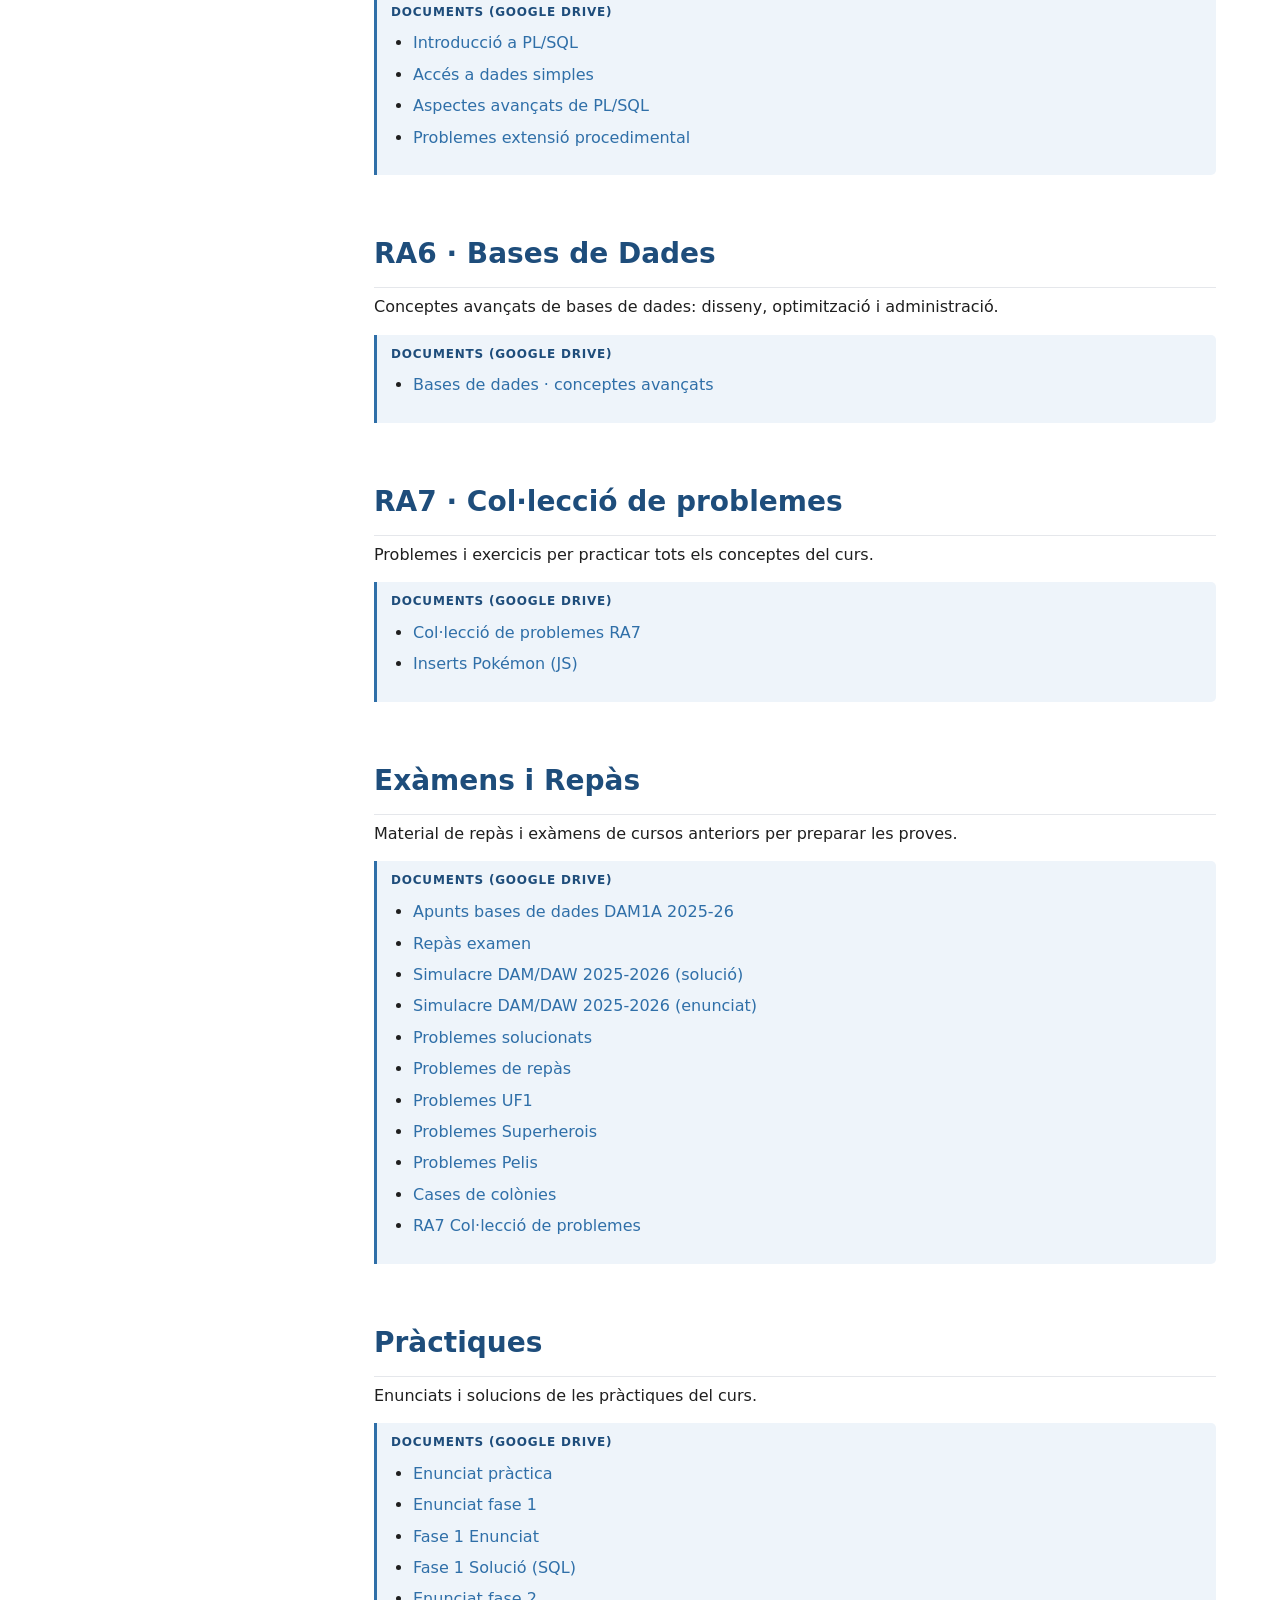
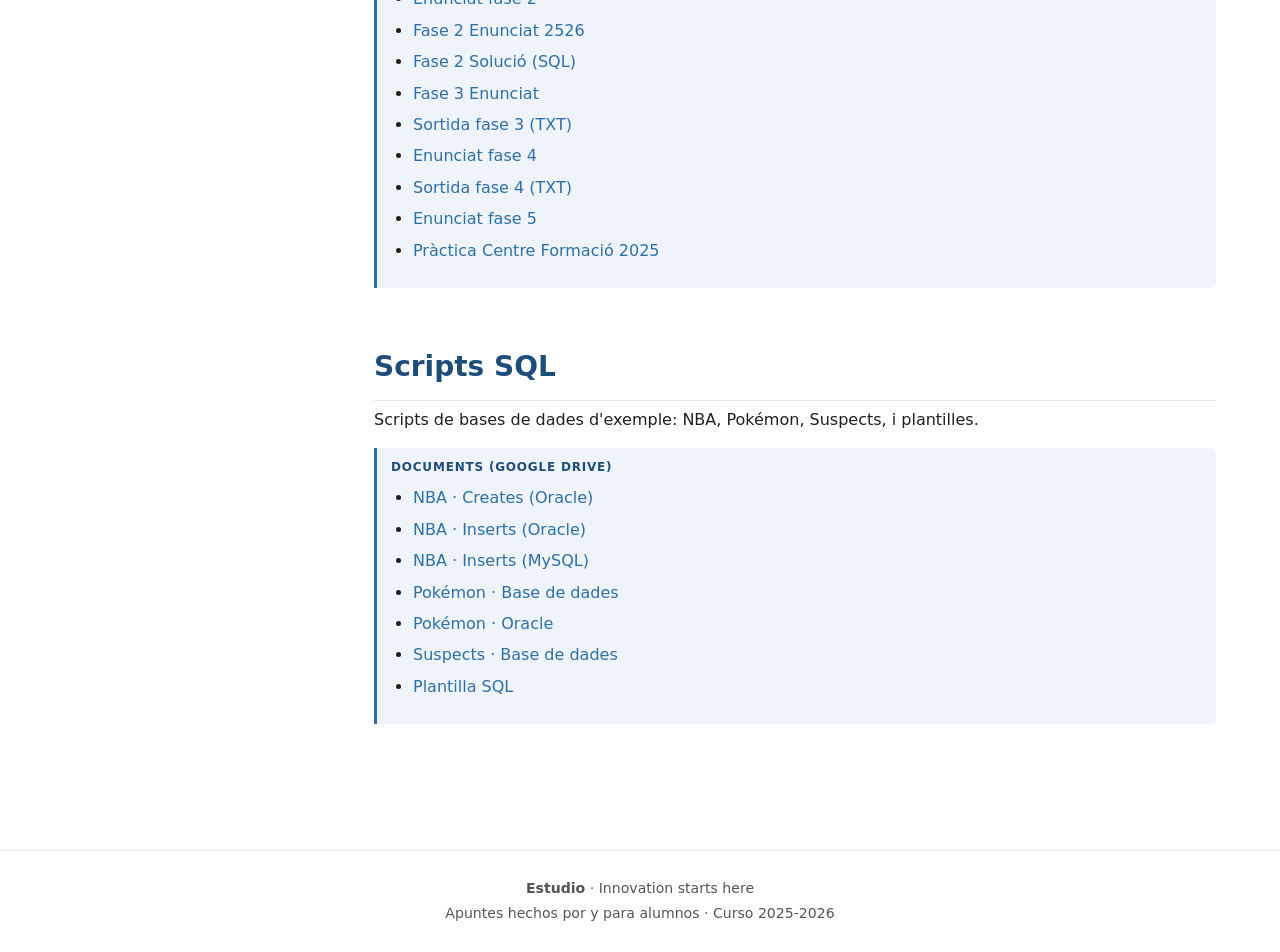
==== commit 5565537f: "BD: enllaços redirigits al Drive en lloc de fitxers locals" ====
--- a/bd.html
+++ b/bd.html
@@ -75,14 +75,14 @@
         <p>Gestió i instal·lació de sistemes gestors de bases de dades: MySQL, MariaDB i Oracle.</p>
 
         <div class="note">
-          <div class="note-title">Documents</div>
-          <ul>
-            <li><a href="bd/RA1/1. Introducció.pdf">1. Introducció a les bases de dades</a></li>
-            <li><a href="bd/RA1/2 Instal·lació.pdf">2. Instal·lació de MySQL/MariaDB</a></li>
-            <li><a href="bd/RA1/0 Gestió de MySQL i MariaDB a Ubuntu.pdf">Gestió de MySQL i MariaDB a Ubuntu</a></li>
-            <li><a href="bd/RA1/0 Gestió de MySQL i MariaDB a windows.pdf">Gestió de MySQL i MariaDB a Windows</a></li>
-            <li><a href="bd/RA1/Taller_ Oracle 23.pdf">Taller Oracle 23</a></li>
-            <li><a href="bd/RA1/Taller_ instal·lació Oracle 11g eXpress Edition.pdf">Taller instal·lació Oracle 11g XE</a></li>
+          <div class="note-title">Documents (Google Drive)</div>
+          <ul>
+            <li><a href="https://drive.google.com/drive/folders/1xm-d45Gh4cic204OdvvLwcJHkyuYYt_a" target="_blank">1. Introducció a les bases de dades</a></li>
+            <li><a href="https://drive.google.com/drive/folders/1xm-d45Gh4cic204OdvvLwcJHkyuYYt_a" target="_blank">2. Instal·lació de MySQL/MariaDB</a></li>
+            <li><a href="https://drive.google.com/drive/folders/1xm-d45Gh4cic204OdvvLwcJHkyuYYt_a" target="_blank">Gestió de MySQL i MariaDB a Ubuntu</a></li>
+            <li><a href="https://drive.google.com/drive/folders/1xm-d45Gh4cic204OdvvLwcJHkyuYYt_a" target="_blank">Gestió de MySQL i MariaDB a Windows</a></li>
+            <li><a href="https://drive.google.com/drive/folders/1xm-d45Gh4cic204OdvvLwcJHkyuYYt_a" target="_blank">Taller Oracle 23</a></li>
+            <li><a href="https://drive.google.com/drive/folders/1xm-d45Gh4cic204OdvvLwcJHkyuYYt_a" target="_blank">Taller instal·lació Oracle 11g XE</a></li>
           </ul>
         </div>
       </section>
@@ -104,15 +104,15 @@
         </ul>
 
         <div class="note">
-          <div class="note-title">Documents</div>
-          <ul>
-            <li><a href="bd/RA2/3 Bases de dades.pdf">Bases de dades: introducció al model relacional</a></li>
-            <li><a href="bd/RA2/2. DDL (1a part).pdf">DDL 1a part</a></li>
-            <li><a href="bd/RA2/3. DDL (2a part).pdf">DDL 2a part</a></li>
-            <li><a href="bd/RA2/4. DDL (3a part).pdf">DDL 3a part</a></li>
-            <li><a href="bd/RA2/4 Taller foreign keys.pdf">Taller foreign keys</a></li>
-            <li><a href="bd/RA2/4. DCL (Usuaris).pdf">DCL: usuaris i permisos</a></li>
-            <li><a href="bd/RA2/Problemes usuaris mysql.pdf">Problemes usuaris MySQL</a></li>
+          <div class="note-title">Documents (Google Drive)</div>
+          <ul>
+            <li><a href="https://drive.google.com/drive/folders/1xm-d45Gh4cic204OdvvLwcJHkyuYYt_a" target="_blank">Bases de dades: introducció al model relacional</a></li>
+            <li><a href="https://drive.google.com/drive/folders/1xm-d45Gh4cic204OdvvLwcJHkyuYYt_a" target="_blank">DDL 1a part</a></li>
+            <li><a href="https://drive.google.com/drive/folders/1xm-d45Gh4cic204OdvvLwcJHkyuYYt_a" target="_blank">DDL 2a part</a></li>
+            <li><a href="https://drive.google.com/drive/folders/1xm-d45Gh4cic204OdvvLwcJHkyuYYt_a" target="_blank">DDL 3a part</a></li>
+            <li><a href="https://drive.google.com/drive/folders/1xm-d45Gh4cic204OdvvLwcJHkyuYYt_a" target="_blank">Taller foreign keys</a></li>
+            <li><a href="https://drive.google.com/drive/folders/1xm-d45Gh4cic204OdvvLwcJHkyuYYt_a" target="_blank">DCL: usuaris i permisos</a></li>
+            <li><a href="https://drive.google.com/drive/folders/1xm-d45Gh4cic204OdvvLwcJHkyuYYt_a" target="_blank">Problemes usuaris MySQL</a></li>
           </ul>
         </div>
       </section>
@@ -135,17 +135,17 @@
         </ul>
 
         <div class="note">
-          <div class="note-title">Documents</div>
-          <ul>
-            <li><a href="bd/RA3/6. DML 2 (Selects primera part).pdf">DML 2 · SELECT primera part</a></li>
-            <li><a href="bd/RA3/7. DML 3 (Funcions).pdf">DML 3 · Funcions</a></li>
-            <li><a href="bd/RA3/8. DML 4 (Unió de taules).pdf">DML 4 · Unió de taules</a></li>
-            <li><a href="bd/RA3/9. DML 5 (Unió de taules 2a part).pdf">DML 5 · Unió de taules 2a part</a></li>
-            <li><a href="bd/RA3/10. DML 6 (Agrupacions).pdf">DML 6 · Agrupacions</a></li>
-            <li><a href="bd/RA3/11. DML 7 (Subconsultes).pdf">DML 7 · Subconsultes</a></li>
-            <li><a href="bd/RA3/8 CRUD (Read) (1).pdf">CRUD Read</a></li>
-            <li><a href="bd/RA3/9 CRUD (Read avançat) (1).pdf">CRUD Read avançat</a></li>
-            <li><a href="bd/RA3/10 CRUD (read arrays i objectes) (1).pdf">CRUD Read arrays i objectes</a></li>
+          <div class="note-title">Documents (Google Drive)</div>
+          <ul>
+            <li><a href="https://drive.google.com/drive/folders/1xm-d45Gh4cic204OdvvLwcJHkyuYYt_a" target="_blank">DML 2 · SELECT primera part</a></li>
+            <li><a href="https://drive.google.com/drive/folders/1xm-d45Gh4cic204OdvvLwcJHkyuYYt_a" target="_blank">DML 3 · Funcions</a></li>
+            <li><a href="https://drive.google.com/drive/folders/1xm-d45Gh4cic204OdvvLwcJHkyuYYt_a" target="_blank">DML 4 · Unió de taules</a></li>
+            <li><a href="https://drive.google.com/drive/folders/1xm-d45Gh4cic204OdvvLwcJHkyuYYt_a" target="_blank">DML 5 · Unió de taules 2a part</a></li>
+            <li><a href="https://drive.google.com/drive/folders/1xm-d45Gh4cic204OdvvLwcJHkyuYYt_a" target="_blank">DML 6 · Agrupacions</a></li>
+            <li><a href="https://drive.google.com/drive/folders/1xm-d45Gh4cic204OdvvLwcJHkyuYYt_a" target="_blank">DML 7 · Subconsultes</a></li>
+            <li><a href="https://drive.google.com/drive/folders/1xm-d45Gh4cic204OdvvLwcJHkyuYYt_a" target="_blank">CRUD Read</a></li>
+            <li><a href="https://drive.google.com/drive/folders/1xm-d45Gh4cic204OdvvLwcJHkyuYYt_a" target="_blank">CRUD Read avançat</a></li>
+            <li><a href="https://drive.google.com/drive/folders/1xm-d45Gh4cic204OdvvLwcJHkyuYYt_a" target="_blank">CRUD Read arrays i objectes</a></li>
           </ul>
         </div>
       </section>
@@ -166,12 +166,12 @@
         </ul>
 
         <div class="note">
-          <div class="note-title">Documents</div>
-          <ul>
-            <li><a href="bd/RA4/5. DML 1 (inserts, deletes, updates).pdf">DML 1 · Inserts, Deletes, Updates</a></li>
-            <li><a href="bd/RA4/4 CRUD (Create) (1).pdf">CRUD Create</a></li>
-            <li><a href="bd/RA4/6 CRUD (Update) (1).pdf">CRUD Update</a></li>
-            <li><a href="bd/RA4/5 CRUD (Delete) (1).pdf">CRUD Delete</a></li>
+          <div class="note-title">Documents (Google Drive)</div>
+          <ul>
+            <li><a href="https://drive.google.com/drive/folders/1xm-d45Gh4cic204OdvvLwcJHkyuYYt_a" target="_blank">DML 1 · Inserts, Deletes, Updates</a></li>
+            <li><a href="https://drive.google.com/drive/folders/1xm-d45Gh4cic204OdvvLwcJHkyuYYt_a" target="_blank">CRUD Create</a></li>
+            <li><a href="https://drive.google.com/drive/folders/1xm-d45Gh4cic204OdvvLwcJHkyuYYt_a" target="_blank">CRUD Update</a></li>
+            <li><a href="https://drive.google.com/drive/folders/1xm-d45Gh4cic204OdvvLwcJHkyuYYt_a" target="_blank">CRUD Delete</a></li>
           </ul>
         </div>
       </section>
@@ -194,12 +194,12 @@
         </ul>
 
         <div class="note">
-          <div class="note-title">Documents</div>
-          <ul>
-            <li><a href="bd/RA5/RA5 Introducció a PLSQL (1).pdf">Introducció a PL/SQL</a></li>
-            <li><a href="bd/RA5/RA5 Accés a dades simples (1).pdf">Accés a dades simples</a></li>
-            <li><a href="bd/RA5/RA5 Aspectes avançats (1).pdf">Aspectes avançats de PL/SQL</a></li>
-            <li><a href="bd/RA5/Problemes extensió procedimental (1).pdf">Problemes extensió procedimental</a></li>
+          <div class="note-title">Documents (Google Drive)</div>
+          <ul>
+            <li><a href="https://drive.google.com/drive/folders/1xm-d45Gh4cic204OdvvLwcJHkyuYYt_a" target="_blank">Introducció a PL/SQL</a></li>
+            <li><a href="https://drive.google.com/drive/folders/1xm-d45Gh4cic204OdvvLwcJHkyuYYt_a" target="_blank">Accés a dades simples</a></li>
+            <li><a href="https://drive.google.com/drive/folders/1xm-d45Gh4cic204OdvvLwcJHkyuYYt_a" target="_blank">Aspectes avançats de PL/SQL</a></li>
+            <li><a href="https://drive.google.com/drive/folders/1xm-d45Gh4cic204OdvvLwcJHkyuYYt_a" target="_blank">Problemes extensió procedimental</a></li>
           </ul>
         </div>
       </section>
@@ -212,9 +212,9 @@
         <p>Conceptes avançats de bases de dades: disseny, optimització i administració.</p>
 
         <div class="note">
-          <div class="note-title">Documents</div>
-          <ul>
-            <li><a href="bd/RA6/Bases de dades.pdf">Bases de dades · conceptes avançats</a></li>
+          <div class="note-title">Documents (Google Drive)</div>
+          <ul>
+            <li><a href="https://drive.google.com/drive/folders/1xm-d45Gh4cic204OdvvLwcJHkyuYYt_a" target="_blank">Bases de dades · conceptes avançats</a></li>
           </ul>
         </div>
       </section>
@@ -227,10 +227,10 @@
         <p>Problemes i exercicis per practicar tots els conceptes del curs.</p>
 
         <div class="note">
-          <div class="note-title">Documents</div>
-          <ul>
-            <li><a href="bd/RA7/RA7 Col·lecció de problemes.pdf">Col·lecció de problemes RA7</a></li>
-            <li><a href="bd/RA7/inserts_pokemon_ejer.js">Inserts Pokémon (JS)</a></li>
+          <div class="note-title">Documents (Google Drive)</div>
+          <ul>
+            <li><a href="https://drive.google.com/drive/folders/1xm-d45Gh4cic204OdvvLwcJHkyuYYt_a" target="_blank">Col·lecció de problemes RA7</a></li>
+            <li><a href="https://drive.google.com/drive/folders/1xm-d45Gh4cic204OdvvLwcJHkyuYYt_a" target="_blank">Inserts Pokémon (JS)</a></li>
           </ul>
         </div>
       </section>
@@ -243,19 +243,19 @@
         <p>Material de repàs i exàmens de cursos anteriors per preparar les proves.</p>
 
         <div class="note">
-          <div class="note-title">Documents</div>
-          <ul>
-            <li><a href="bd/Exàmens i Repàs/Apunts bases de dades DAM1A 2025-26.pdf">Apunts bases de dades DAM1A 2025-26</a></li>
-            <li><a href="bd/Exàmens i Repàs/13. Repas examen.pdf">Repàs examen</a></li>
-            <li><a href="bd/Exàmens i Repàs/BBDD DAM DAW Simulacre 2025-2026 (solució).pdf">Simulacre DAM/DAW 2025-2026 (solució)</a></li>
-            <li><a href="bd/Exàmens i Repàs/BBDD DAW-DAM simulacre 2025-2026.pdf">Simulacre DAM/DAW 2025-2026 (enunciat)</a></li>
-            <li><a href="bd/Exàmens i Repàs/Problemes solucionats.pdf">Problemes solucionats</a></li>
-            <li><a href="bd/Exàmens i Repàs/Problemes repas.pdf">Problemes de repàs</a></li>
-            <li><a href="bd/Exàmens i Repàs/Problemes UF1.pdf">Problemes UF1</a></li>
-            <li><a href="bd/Exàmens i Repàs/Problemes Superherois.pdf">Problemes Superherois</a></li>
-            <li><a href="bd/Exàmens i Repàs/Problemes Pelis.pdf">Problemes Pelis</a></li>
-            <li><a href="bd/Exàmens i Repàs/Cases de colònies.pdf">Cases de colònies</a></li>
-            <li><a href="bd/Exàmens i Repàs/RA7 Col·lecció de problemes.pdf">RA7 Col·lecció de problemes</a></li>
+          <div class="note-title">Documents (Google Drive)</div>
+          <ul>
+            <li><a href="https://drive.google.com/drive/folders/1xm-d45Gh4cic204OdvvLwcJHkyuYYt_a" target="_blank">Apunts bases de dades DAM1A 2025-26</a></li>
+            <li><a href="https://drive.google.com/drive/folders/1xm-d45Gh4cic204OdvvLwcJHkyuYYt_a" target="_blank">Repàs examen</a></li>
+            <li><a href="https://drive.google.com/drive/folders/1xm-d45Gh4cic204OdvvLwcJHkyuYYt_a" target="_blank">Simulacre DAM/DAW 2025-2026 (solució)</a></li>
+            <li><a href="https://drive.google.com/drive/folders/1xm-d45Gh4cic204OdvvLwcJHkyuYYt_a" target="_blank">Simulacre DAM/DAW 2025-2026 (enunciat)</a></li>
+            <li><a href="https://drive.google.com/drive/folders/1xm-d45Gh4cic204OdvvLwcJHkyuYYt_a" target="_blank">Problemes solucionats</a></li>
+            <li><a href="https://drive.google.com/drive/folders/1xm-d45Gh4cic204OdvvLwcJHkyuYYt_a" target="_blank">Problemes de repàs</a></li>
+            <li><a href="https://drive.google.com/drive/folders/1xm-d45Gh4cic204OdvvLwcJHkyuYYt_a" target="_blank">Problemes UF1</a></li>
+            <li><a href="https://drive.google.com/drive/folders/1xm-d45Gh4cic204OdvvLwcJHkyuYYt_a" target="_blank">Problemes Superherois</a></li>
+            <li><a href="https://drive.google.com/drive/folders/1xm-d45Gh4cic204OdvvLwcJHkyuYYt_a" target="_blank">Problemes Pelis</a></li>
+            <li><a href="https://drive.google.com/drive/folders/1xm-d45Gh4cic204OdvvLwcJHkyuYYt_a" target="_blank">Cases de colònies</a></li>
+            <li><a href="https://drive.google.com/drive/folders/1xm-d45Gh4cic204OdvvLwcJHkyuYYt_a" target="_blank">RA7 Col·lecció de problemes</a></li>
           </ul>
         </div>
       </section>
@@ -268,21 +268,21 @@
         <p>Enunciats i solucions de les pràctiques del curs.</p>
 
         <div class="note">
-          <div class="note-title">Documents</div>
-          <ul>
-            <li><a href="bd/Pràctiques/Enunciat pràctica.pdf">Enunciat pràctica</a></li>
-            <li><a href="bd/Pràctiques/Enunciat fase 1.pdf">Enunciat fase 1</a></li>
-            <li><a href="bd/Pràctiques/Fase 1 Enunciat (2).pdf">Fase 1 Enunciat</a></li>
-            <li><a href="bd/Pràctiques/fase1_solucio_mysql.sql">Fase 1 Solució (SQL)</a></li>
-            <li><a href="bd/Pràctiques/Enunciat fase 2.pdf">Enunciat fase 2</a></li>
-            <li><a href="bd/Pràctiques/Fase 2 Enunciat_2526 (2).pdf">Fase 2 Enunciat 2526</a></li>
-            <li><a href="bd/Pràctiques/fase2_solucio_mysql.sql">Fase 2 Solució (SQL)</a></li>
-            <li><a href="bd/Pràctiques/Fase 3 Enunciat curs 25_26.pdf">Fase 3 Enunciat</a></li>
-            <li><a href="bd/Pràctiques/sortida fase 3.txt">Sortida fase 3 (TXT)</a></li>
-            <li><a href="bd/Pràctiques/Enunciat fase 4.pdf">Enunciat fase 4</a></li>
-            <li><a href="bd/Pràctiques/sortida_fase4.txt">Sortida fase 4 (TXT)</a></li>
-            <li><a href="bd/Pràctiques/Enunciat fase 5.pdf">Enunciat fase 5</a></li>
-            <li><a href="bd/Pràctiques/Pràctica Centre Formació 2025.pdf">Pràctica Centre Formació 2025</a></li>
+          <div class="note-title">Documents (Google Drive)</div>
+          <ul>
+            <li><a href="https://drive.google.com/drive/folders/1xm-d45Gh4cic204OdvvLwcJHkyuYYt_a" target="_blank">Enunciat pràctica</a></li>
+            <li><a href="https://drive.google.com/drive/folders/1xm-d45Gh4cic204OdvvLwcJHkyuYYt_a" target="_blank">Enunciat fase 1</a></li>
+            <li><a href="https://drive.google.com/drive/folders/1xm-d45Gh4cic204OdvvLwcJHkyuYYt_a" target="_blank">Fase 1 Enunciat</a></li>
+            <li><a href="https://drive.google.com/drive/folders/1xm-d45Gh4cic204OdvvLwcJHkyuYYt_a" target="_blank">Fase 1 Solució (SQL)</a></li>
+            <li><a href="https://drive.google.com/drive/folders/1xm-d45Gh4cic204OdvvLwcJHkyuYYt_a" target="_blank">Enunciat fase 2</a></li>
+            <li><a href="https://drive.google.com/drive/folders/1xm-d45Gh4cic204OdvvLwcJHkyuYYt_a" target="_blank">Fase 2 Enunciat 2526</a></li>
+            <li><a href="https://drive.google.com/drive/folders/1xm-d45Gh4cic204OdvvLwcJHkyuYYt_a" target="_blank">Fase 2 Solució (SQL)</a></li>
+            <li><a href="https://drive.google.com/drive/folders/1xm-d45Gh4cic204OdvvLwcJHkyuYYt_a" target="_blank">Fase 3 Enunciat</a></li>
+            <li><a href="https://drive.google.com/drive/folders/1xm-d45Gh4cic204OdvvLwcJHkyuYYt_a" target="_blank">Sortida fase 3 (TXT)</a></li>
+            <li><a href="https://drive.google.com/drive/folders/1xm-d45Gh4cic204OdvvLwcJHkyuYYt_a" target="_blank">Enunciat fase 4</a></li>
+            <li><a href="https://drive.google.com/drive/folders/1xm-d45Gh4cic204OdvvLwcJHkyuYYt_a" target="_blank">Sortida fase 4 (TXT)</a></li>
+            <li><a href="https://drive.google.com/drive/folders/1xm-d45Gh4cic204OdvvLwcJHkyuYYt_a" target="_blank">Enunciat fase 5</a></li>
+            <li><a href="https://drive.google.com/drive/folders/1xm-d45Gh4cic204OdvvLwcJHkyuYYt_a" target="_blank">Pràctica Centre Formació 2025</a></li>
           </ul>
         </div>
       </section>
@@ -295,15 +295,15 @@
         <p>Scripts de bases de dades d'exemple: NBA, Pokémon, Suspects, i plantilles.</p>
 
         <div class="note">
-          <div class="note-title">Documents</div>
-          <ul>
-            <li><a href="bd/Scripts SQL/nba_oracle_creates (3).sql">NBA · Creates (Oracle)</a></li>
-            <li><a href="bd/Scripts SQL/nba_oracle_inserts (1).sql">NBA · Inserts (Oracle)</a></li>
-            <li><a href="bd/Scripts SQL/nba_inserts.sql">NBA · Inserts (MySQL)</a></li>
-            <li><a href="bd/Scripts SQL/pokemon_base.sql">Pokémon · Base de dades</a></li>
-            <li><a href="bd/Scripts SQL/pokemon_oracle (1).sql">Pokémon · Oracle</a></li>
-            <li><a href="bd/Scripts SQL/Suspects.sql">Suspects · Base de dades</a></li>
-            <li><a href="bd/Scripts SQL/plantilla.sql">Plantilla SQL</a></li>
+          <div class="note-title">Documents (Google Drive)</div>
+          <ul>
+            <li><a href="https://drive.google.com/drive/folders/1xm-d45Gh4cic204OdvvLwcJHkyuYYt_a" target="_blank">NBA · Creates (Oracle)</a></li>
+            <li><a href="https://drive.google.com/drive/folders/1xm-d45Gh4cic204OdvvLwcJHkyuYYt_a" target="_blank">NBA · Inserts (Oracle)</a></li>
+            <li><a href="https://drive.google.com/drive/folders/1xm-d45Gh4cic204OdvvLwcJHkyuYYt_a" target="_blank">NBA · Inserts (MySQL)</a></li>
+            <li><a href="https://drive.google.com/drive/folders/1xm-d45Gh4cic204OdvvLwcJHkyuYYt_a" target="_blank">Pokémon · Base de dades</a></li>
+            <li><a href="https://drive.google.com/drive/folders/1xm-d45Gh4cic204OdvvLwcJHkyuYYt_a" target="_blank">Pokémon · Oracle</a></li>
+            <li><a href="https://drive.google.com/drive/folders/1xm-d45Gh4cic204OdvvLwcJHkyuYYt_a" target="_blank">Suspects · Base de dades</a></li>
+            <li><a href="https://drive.google.com/drive/folders/1xm-d45Gh4cic204OdvvLwcJHkyuYYt_a" target="_blank">Plantilla SQL</a></li>
           </ul>
         </div>
       </section>
